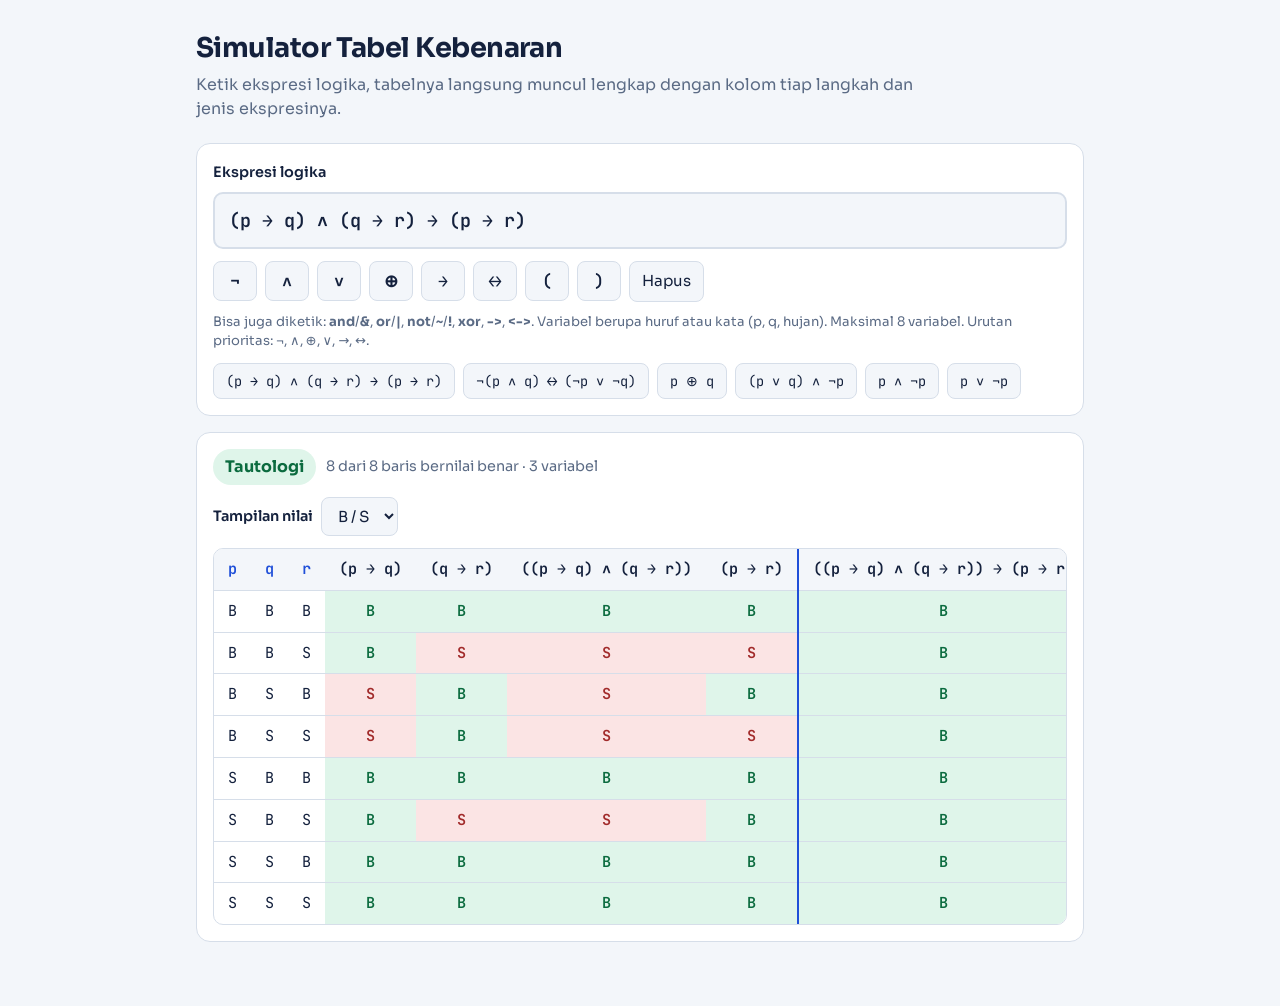
==== index.html @ dd8d9d8a "Rename Simulator Tabel Kebenaran.html to index.html" ====
<!DOCTYPE html>
<html lang="id">
<head>
<meta charset="utf-8">
<meta name="viewport" content="width=device-width, initial-scale=1, viewport-fit=cover">
<title>Simulator Tabel Kebenaran</title>
<link href="https://fonts.googleapis.com/css2?family=Sora:wght@400;600;700&family=JetBrains+Mono:wght@400;600&display=swap" rel="stylesheet">
<style>
:root{box-sizing:border-box;padding-top:env(safe-area-inset-top,0px);padding-bottom:env(safe-area-inset-bottom,0px);
--bg:#f3f6fa;--panel:#ffffff;--ink:#14213d;--muted:#5b6b85;--line:#d6dee9;--accent:#1f4fd8;--accent-ink:#fff;
--t-bg:#dff5ea;--t-ink:#0b6b3f;--f-bg:#fbe4e4;--f-ink:#a12a2a;--final:#eef3ff}
@media (prefers-color-scheme:dark){:root:not([data-theme="light"]){--bg:#0e1522;--panel:#161f31;--ink:#e6ecf7;--muted:#92a1bd;--line:#2a3750;--accent:#6c8dff;--accent-ink:#0e1522;--t-bg:#12372a;--t-ink:#6fe0a5;--f-bg:#3d1c20;--f-ink:#ff9a9a;--final:#1c2848}}
:root[data-theme="dark"]{--bg:#0e1522;--panel:#161f31;--ink:#e6ecf7;--muted:#92a1bd;--line:#2a3750;--accent:#6c8dff;--accent-ink:#0e1522;--t-bg:#12372a;--t-ink:#6fe0a5;--f-bg:#3d1c20;--f-ink:#ff9a9a;--final:#1c2848}
html{scroll-padding-top:env(safe-area-inset-top,0px)}
*,*:before,*:after{box-sizing:inherit}
body{margin:0;background:var(--bg);color:var(--ink);font-family:'Sora',system-ui,-apple-system,'Segoe UI',sans-serif;line-height:1.5}
main{max-width:920px;margin:0 auto;padding:28px 16px 48px}
h1{font-size:1.7rem;margin:0 0 4px;letter-spacing:-.02em}
.sub{color:var(--muted);margin:0 0 22px;max-width:60ch}
.panel{background:var(--panel);border:1px solid var(--line);border-radius:14px;padding:16px;margin-bottom:16px}
label{font-weight:600;font-size:.9rem}
#expr{width:100%;margin-top:8px;padding:14px;font:600 1.15rem 'JetBrains Mono',ui-monospace,Menlo,monospace;color:var(--ink);background:var(--bg);border:2px solid var(--line);border-radius:10px}
#expr:focus{outline:none;border-color:var(--accent)}
.row{display:flex;flex-wrap:wrap;gap:8px;margin-top:12px;align-items:center}
button,select{font:inherit;font-size:.95rem;color:var(--ink);background:var(--bg);border:1px solid var(--line);border-radius:8px;padding:8px 12px;cursor:pointer}
button:hover{border-color:var(--accent)}
button:focus-visible,select:focus-visible,#expr:focus-visible{outline:3px solid var(--accent);outline-offset:2px}
.op{font:600 1.05rem 'JetBrains Mono',monospace;min-width:44px}
.ex{font:400 .85rem 'JetBrains Mono',monospace}
.hint{color:var(--muted);font-size:.82rem;margin-top:10px}
#msg{color:var(--f-ink);background:var(--f-bg);padding:10px 12px;border-radius:8px;margin-bottom:16px;display:none}
#verdict{display:flex;flex-wrap:wrap;gap:10px;align-items:center;margin-bottom:12px}
.badge{font-weight:700;padding:6px 12px;border-radius:999px;background:var(--final);color:var(--accent)}
.badge.t{background:var(--t-bg);color:var(--t-ink)}.badge.f{background:var(--f-bg);color:var(--f-ink)}
.stat{color:var(--muted);font-size:.9rem}
.scroll{overflow-x:auto;border:1px solid var(--line);border-radius:10px}
table{border-collapse:collapse;width:100%;font-family:'JetBrains Mono',ui-monospace,monospace;font-size:.95rem}
th,td{padding:9px 14px;text-align:center;border-bottom:1px solid var(--line);white-space:nowrap}
th{background:var(--bg);font-weight:600;position:sticky;top:0}
th.var{color:var(--accent)}
th.fin,td.fin{border-left:2px solid var(--accent)}
td.T{background:var(--t-bg);color:var(--t-ink);font-weight:600}
td.F{background:var(--f-bg);color:var(--f-ink);font-weight:600}
td.var.T,td.var.F{background:transparent;color:var(--ink);font-weight:400}
tr:last-child td{border-bottom:none}
tr.hl td{box-shadow:inset 0 0 0 9999px rgba(31,79,216,.07)}
</style>
</head>
<body>
<main>
<h1>Simulator Tabel Kebenaran</h1>
<p class="sub">Ketik ekspresi logika, tabelnya langsung muncul lengkap dengan kolom tiap langkah dan jenis ekspresinya.</p>

<div class="panel">
  <label for="expr">Ekspresi logika</label>
  <input id="expr" type="text" value="(p → q) ∧ (q → r) → (p → r)" autocomplete="off" spellcheck="false" inputmode="text">
  <div class="row" id="ops"></div>
  <div class="hint">Bisa juga diketik: <b>and</b>/<b>&amp;</b>, <b>or</b>/<b>|</b>, <b>not</b>/<b>~</b>/<b>!</b>, <b>xor</b>, <b>-&gt;</b>, <b>&lt;-&gt;</b>. Variabel berupa huruf atau kata (p, q, hujan). Maksimal 8 variabel. Urutan prioritas: ¬, ∧, ⊕, ∨, →, ↔.</div>
  <div class="row" id="examples"></div>
</div>

<div id="msg" role="alert"></div>

<div class="panel" id="result" hidden>
  <div id="verdict"></div>
  <div class="row" style="margin:0 0 12px">
    <label for="fmt">Tampilan nilai</label>
    <select id="fmt"><option value="BS">B / S</option><option value="TF">T / F</option><option value="01">1 / 0</option></select>
  </div>
  <div class="scroll"><table id="tbl"></table></div>
</div>
</main>

<script>
(function(){
  var OPS=[['¬','¬'],['∧','∧'],['∨','∨'],['⊕','⊕'],['→','→'],['↔','↔'],['(','('],[')',')']];
  var EXAMPLES=['(p → q) ∧ (q → r) → (p → r)','¬(p ∧ q) ↔ (¬p ∨ ¬q)','p ⊕ q','(p ∨ q) ∧ ¬p','p ∧ ¬p','p ∨ ¬p'];
  var input=document.getElementById('expr'),msg=document.getElementById('msg'),res=document.getElementById('result'),
      tbl=document.getElementById('tbl'),verdict=document.getElementById('verdict'),fmt=document.getElementById('fmt');

  function tokenize(s){
    var out=[],i=0,m;
    while(i<s.length){
      var r=s.slice(i);
      if(/^\s/.test(r)){i++;continue}
      if(m=r.match(/^(<->|<=>|↔|⇔)/)) out.push({k:'iff'});
      else if(m=r.match(/^(->|=>|→|⇒)/)) out.push({k:'imp'});
      else if(m=r.match(/^(⊕|\^)/)) out.push({k:'xor'});
      else if(m=r.match(/^(∧|&&|&)/)) out.push({k:'and'});
      else if(m=r.match(/^(∨|\|\||\|)/)) out.push({k:'or'});
      else if(m=r.match(/^(¬|~|!)/)) out.push({k:'not'});
      else if(m=r.match(/^\(/)) out.push({k:'('});
      else if(m=r.match(/^\)/)) out.push({k:')'});
      else if(m=r.match(/^[A-Za-z_][A-Za-z0-9_]*/)){
        var w=m[0],lw=w.toLowerCase();
        var kw={and:'and',dan:'and',or:'or',atau:'or',not:'not',tidak:'not',xor:'xor',implies:'imp',iff:'iff'}[lw];
        out.push(kw?{k:kw}:{k:'var',n:w});
      } else throw new Error('Karakter "'+r[0]+'" tidak dikenali.');
      i+=m[0].length;
    }
    return out;
  }

  function parse(tokens){
    var p=0;
    function peek(){return tokens[p]&&tokens[p].k}
    function eat(k){if(peek()!==k)throw new Error(k===')'?'Tanda kurung belum ditutup.':'Ekspresi tidak lengkap.');return tokens[p++]}
    function left(next,kind){
      return function(){var a=next();while(peek()===kind){p++;a={t:'bin',op:kind,a:a,b:next()}}return a}
    }
    function unary(){
      if(peek()==='not'){p++;return {t:'not',a:unary()}}
      if(peek()==='('){p++;var e=iff();eat(')');return e}
      if(peek()==='var'){return {t:'var',n:tokens[p++].n}}
      throw new Error(p>=tokens.length?'Ekspresi berakhir terlalu cepat, ada operand yang kurang.':'Posisi operator tidak tepat.');
    }
    var and=left(unary,'and'),xor=left(and,'xor'),or=left(xor,'or');
    function imp(){var a=or();if(peek()==='imp'){p++;return {t:'bin',op:'imp',a:a,b:imp()}}return a}
    var iff=left(imp,'iff');
    var tree=iff();
    if(p<tokens.length) throw new Error(peek()===')'?'Ada tanda kurung tutup yang berlebih.':'Operator hilang di antara dua operand.');
    return tree;
  }

  var SYM={and:'∧',or:'∨',xor:'⊕',imp:'→',iff:'↔'};
  function str(n,top){
    if(n.t==='var')return n.n;
    if(n.t==='not')return '¬'+str(n.a,false);
    var s=str(n.a,false)+' '+SYM[n.op]+' '+str(n.b,false);
    return top?s:'('+s+')';
  }
  function ev(n,env){
    if(n.t==='var')return env[n.n];
    if(n.t==='not')return !ev(n.a,env);
    var a=ev(n.a,env),b=ev(n.b,env);
    switch(n.op){case 'and':return a&&b;case 'or':return a||b;case 'xor':return a!==b;case 'imp':return !a||b;case 'iff':return a===b}
  }
  function collect(n,vars,subs,seen){
    if(n.t==='var'){if(vars.indexOf(n.n)<0)vars.push(n.n);return}
    collect(n.a,vars,subs,seen);if(n.b)collect(n.b,vars,subs,seen);
    var k=str(n,false);if(!seen[k]){seen[k]=1;subs.push(n)}
  }
  function show(v){var f=fmt.value;return f==='01'?(v?'1':'0'):f==='TF'?(v?'T':'F'):(v?'B':'S')}

  function render(){
    var src=input.value.trim();
    msg.style.display='none';
    if(!src){res.hidden=true;return}
    try{
      var tree=parse(tokenize(src)),vars=[],subs=[],seen={};
      collect(tree,vars,subs,seen);
      if(tree.t==='var'){subs=[tree]}
      if(vars.length>8)throw new Error('Maksimal 8 variabel (lebih dari itu tabel terlalu besar).');
      vars.sort();
      var n=vars.length,rows=1<<n,html='<thead><tr>',trues=0,cols=subs.length;
      vars.forEach(function(v){html+='<th class="var">'+v+'</th>'});
      subs.forEach(function(s,i){html+='<th'+(i===cols-1?' class="fin"':'')+'>'+str(s,i===cols-1)+'</th>'});
      html+='</tr></thead><tbody>';
      for(var r=0;r<rows;r++){
        var env={};
        vars.forEach(function(v,i){env[v]=!((r>>(n-1-i))&1)});
        html+='<tr>';
        vars.forEach(function(v){html+='<td class="var '+(env[v]?'T':'F')+'">'+show(env[v])+'</td>'});
        subs.forEach(function(s,i){var val=ev(s,env);if(i===cols-1&&val)trues++;
          html+='<td class="'+(val?'T':'F')+(i===cols-1?' fin':'')+'">'+show(val)+'</td>'});
        html+='</tr>';
      }
      tbl.innerHTML=html+'</tbody>';
      var kind=trues===rows?['Tautologi','t']:trues===0?['Kontradiksi','f']:['Kontingensi',''];
      verdict.innerHTML='<span class="badge '+kind[1]+'">'+kind[0]+'</span><span class="stat">'+trues+' dari '+rows+' baris bernilai benar · '+n+' variabel</span>';
      res.hidden=false;
    }catch(e){
      msg.textContent=e.message;msg.style.display='block';res.hidden=true;
    }
  }

  function insert(t){
    var s=input.selectionStart==null?input.value.length:input.selectionStart,e=input.selectionEnd==null?s:input.selectionEnd;
    input.value=input.value.slice(0,s)+t+input.value.slice(e);
    input.focus();input.setSelectionRange(s+t.length,s+t.length);render();
  }
  var opsBox=document.getElementById('ops');
  OPS.forEach(function(o){var b=document.createElement('button');b.className='op';b.textContent=o[0];b.type='button';
    b.setAttribute('aria-label','Sisipkan '+o[0]);b.onclick=function(){insert(o[1])};opsBox.appendChild(b)});
  var clr=document.createElement('button');clr.textContent='Hapus';clr.type='button';
  clr.onclick=function(){input.value='';input.focus();render()};opsBox.appendChild(clr);
  var exBox=document.getElementById('examples');
  EXAMPLES.forEach(function(x){var b=document.createElement('button');b.className='ex';b.type='button';b.textContent=x;
    b.onclick=function(){input.value=x;render()};exBox.appendChild(b)});
  input.addEventListener('input',render);fmt.addEventListener('change',render);
  render();
})();
</script>
</body>
</html>
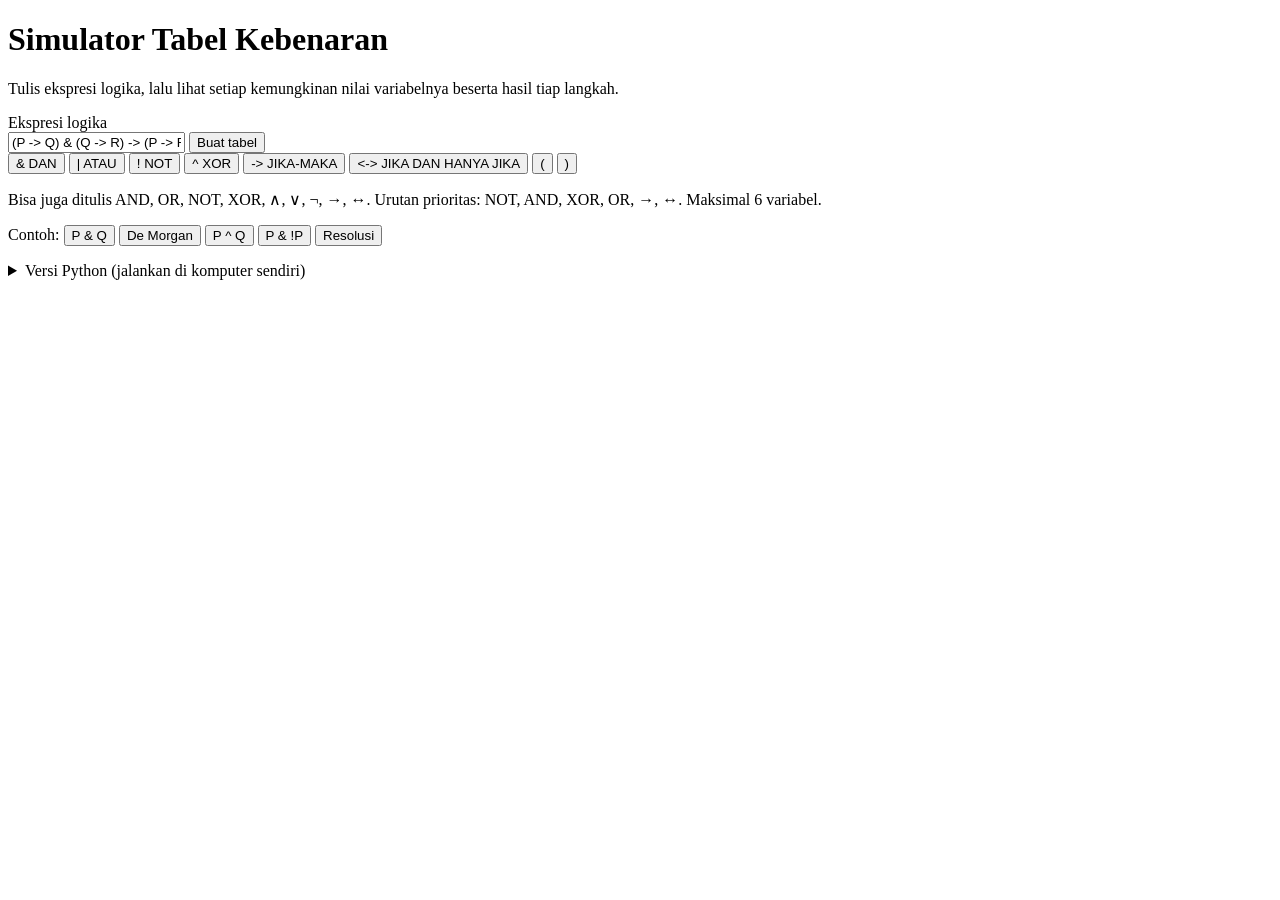
==== commit 2d7d3a16: "Add files via upload" ====
--- a/index.html
+++ b/index.html
@@ -4,192 +4,67 @@
 <meta charset="utf-8">
 <meta name="viewport" content="width=device-width, initial-scale=1, viewport-fit=cover">
 <title>Simulator Tabel Kebenaran</title>
-<link href="https://fonts.googleapis.com/css2?family=Sora:wght@400;600;700&family=JetBrains+Mono:wght@400;600&display=swap" rel="stylesheet">
-<style>
-:root{box-sizing:border-box;padding-top:env(safe-area-inset-top,0px);padding-bottom:env(safe-area-inset-bottom,0px);
---bg:#f3f6fa;--panel:#ffffff;--ink:#14213d;--muted:#5b6b85;--line:#d6dee9;--accent:#1f4fd8;--accent-ink:#fff;
---t-bg:#dff5ea;--t-ink:#0b6b3f;--f-bg:#fbe4e4;--f-ink:#a12a2a;--final:#eef3ff}
-@media (prefers-color-scheme:dark){:root:not([data-theme="light"]){--bg:#0e1522;--panel:#161f31;--ink:#e6ecf7;--muted:#92a1bd;--line:#2a3750;--accent:#6c8dff;--accent-ink:#0e1522;--t-bg:#12372a;--t-ink:#6fe0a5;--f-bg:#3d1c20;--f-ink:#ff9a9a;--final:#1c2848}}
-:root[data-theme="dark"]{--bg:#0e1522;--panel:#161f31;--ink:#e6ecf7;--muted:#92a1bd;--line:#2a3750;--accent:#6c8dff;--accent-ink:#0e1522;--t-bg:#12372a;--t-ink:#6fe0a5;--f-bg:#3d1c20;--f-ink:#ff9a9a;--final:#1c2848}
-html{scroll-padding-top:env(safe-area-inset-top,0px)}
-*,*:before,*:after{box-sizing:inherit}
-body{margin:0;background:var(--bg);color:var(--ink);font-family:'Sora',system-ui,-apple-system,'Segoe UI',sans-serif;line-height:1.5}
-main{max-width:920px;margin:0 auto;padding:28px 16px 48px}
-h1{font-size:1.7rem;margin:0 0 4px;letter-spacing:-.02em}
-.sub{color:var(--muted);margin:0 0 22px;max-width:60ch}
-.panel{background:var(--panel);border:1px solid var(--line);border-radius:14px;padding:16px;margin-bottom:16px}
-label{font-weight:600;font-size:.9rem}
-#expr{width:100%;margin-top:8px;padding:14px;font:600 1.15rem 'JetBrains Mono',ui-monospace,Menlo,monospace;color:var(--ink);background:var(--bg);border:2px solid var(--line);border-radius:10px}
-#expr:focus{outline:none;border-color:var(--accent)}
-.row{display:flex;flex-wrap:wrap;gap:8px;margin-top:12px;align-items:center}
-button,select{font:inherit;font-size:.95rem;color:var(--ink);background:var(--bg);border:1px solid var(--line);border-radius:8px;padding:8px 12px;cursor:pointer}
-button:hover{border-color:var(--accent)}
-button:focus-visible,select:focus-visible,#expr:focus-visible{outline:3px solid var(--accent);outline-offset:2px}
-.op{font:600 1.05rem 'JetBrains Mono',monospace;min-width:44px}
-.ex{font:400 .85rem 'JetBrains Mono',monospace}
-.hint{color:var(--muted);font-size:.82rem;margin-top:10px}
-#msg{color:var(--f-ink);background:var(--f-bg);padding:10px 12px;border-radius:8px;margin-bottom:16px;display:none}
-#verdict{display:flex;flex-wrap:wrap;gap:10px;align-items:center;margin-bottom:12px}
-.badge{font-weight:700;padding:6px 12px;border-radius:999px;background:var(--final);color:var(--accent)}
-.badge.t{background:var(--t-bg);color:var(--t-ink)}.badge.f{background:var(--f-bg);color:var(--f-ink)}
-.stat{color:var(--muted);font-size:.9rem}
-.scroll{overflow-x:auto;border:1px solid var(--line);border-radius:10px}
-table{border-collapse:collapse;width:100%;font-family:'JetBrains Mono',ui-monospace,monospace;font-size:.95rem}
-th,td{padding:9px 14px;text-align:center;border-bottom:1px solid var(--line);white-space:nowrap}
-th{background:var(--bg);font-weight:600;position:sticky;top:0}
-th.var{color:var(--accent)}
-th.fin,td.fin{border-left:2px solid var(--accent)}
-td.T{background:var(--t-bg);color:var(--t-ink);font-weight:600}
-td.F{background:var(--f-bg);color:var(--f-ink);font-weight:600}
-td.var.T,td.var.F{background:transparent;color:var(--ink);font-weight:400}
-tr:last-child td{border-bottom:none}
-tr.hl td{box-shadow:inset 0 0 0 9999px rgba(31,79,216,.07)}
-</style>
+<link rel="stylesheet" href="https://fonts.googleapis.com/css2?family=Space+Grotesk:wght@400;600;700&family=JetBrains+Mono:wght@500;700&display=swap">
+<link rel="stylesheet" href="style.css">
 </head>
 <body>
 <main>
-<h1>Simulator Tabel Kebenaran</h1>
-<p class="sub">Ketik ekspresi logika, tabelnya langsung muncul lengkap dengan kolom tiap langkah dan jenis ekspresinya.</p>
+  <h1>Simulator Tabel Kebenaran</h1>
+  <p class="sub">Tulis ekspresi logika, lalu lihat setiap kemungkinan nilai variabelnya beserta hasil tiap langkah.</p>
 
-<div class="panel">
-  <label for="expr">Ekspresi logika</label>
-  <input id="expr" type="text" value="(p → q) ∧ (q → r) → (p → r)" autocomplete="off" spellcheck="false" inputmode="text">
-  <div class="row" id="ops"></div>
-  <div class="hint">Bisa juga diketik: <b>and</b>/<b>&amp;</b>, <b>or</b>/<b>|</b>, <b>not</b>/<b>~</b>/<b>!</b>, <b>xor</b>, <b>-&gt;</b>, <b>&lt;-&gt;</b>. Variabel berupa huruf atau kata (p, q, hujan). Maksimal 8 variabel. Urutan prioritas: ¬, ∧, ⊕, ∨, →, ↔.</div>
-  <div class="row" id="examples"></div>
-</div>
+  <section class="panel" aria-label="Input ekspresi">
+    <label class="field" for="expr">Ekspresi logika</label>
+    <div class="row">
+      <input id="expr" type="text" value="(P -> Q) & (Q -> R) -> (P -> R)" autocomplete="off" spellcheck="false" aria-describedby="hint">
+      <button id="go" type="button">Buat tabel</button>
+    </div>
+    <div class="ops" role="group" aria-label="Sisipkan operator">
+      <button type="button" data-ins="&">&amp; DAN</button>
+      <button type="button" data-ins="|">| ATAU</button>
+      <button type="button" data-ins="!">! NOT</button>
+      <button type="button" data-ins="^">^ XOR</button>
+      <button type="button" data-ins="->">-&gt; JIKA-MAKA</button>
+      <button type="button" data-ins="<->">&lt;-&gt; JIKA DAN HANYA JIKA</button>
+      <button type="button" data-ins="(">(</button>
+      <button type="button" data-ins=")">)</button>
+    </div>
+    <p class="hint" id="hint">Bisa juga ditulis AND, OR, NOT, XOR, ∧, ∨, ¬, →, ↔. Urutan prioritas: NOT, AND, XOR, OR, →, ↔. Maksimal 6 variabel.</p>
+    <div class="examples">
+      <span>Contoh:</span>
+      <button type="button" data-ex="P & Q">P &amp; Q</button>
+      <button type="button" data-ex="!(P & Q) <-> (!P | !Q)">De Morgan</button>
+      <button type="button" data-ex="P ^ Q">P ^ Q</button>
+      <button type="button" data-ex="P & !P">P &amp; !P</button>
+      <button type="button" data-ex="(P | Q) & (!P | R) -> (Q | R)">Resolusi</button>
+    </div>
+    <div class="error" id="err" role="alert" hidden></div>
+  </section>
 
-<div id="msg" role="alert"></div>
+  <div class="controls" id="controls" hidden>
+    <div class="grp" role="group" aria-label="Format nilai">
+      <button type="button" id="fmtTF" aria-pressed="true">T / F</button>
+      <button type="button" id="fmt01" aria-pressed="false">1 / 0</button>
+    </div>
+    <div class="grp" role="group" aria-label="Saring baris">
+      <button type="button" data-filter="all" aria-pressed="true">Semua</button>
+      <button type="button" data-filter="t" aria-pressed="false">Hanya benar</button>
+      <button type="button" data-filter="f" aria-pressed="false">Hanya salah</button>
+    </div>
+    <button type="button" id="steps" aria-pressed="true">Tampilkan langkah</button>
+    <button type="button" id="theme" aria-pressed="false">Mode gelap</button>
+    <div class="verdict" id="verdict"></div>
+  </div>
 
-<div class="panel" id="result" hidden>
-  <div id="verdict"></div>
-  <div class="row" style="margin:0 0 12px">
-    <label for="fmt">Tampilan nilai</label>
-    <select id="fmt"><option value="BS">B / S</option><option value="TF">T / F</option><option value="01">1 / 0</option></select>
-  </div>
-  <div class="scroll"><table id="tbl"></table></div>
-</div>
+  <div class="tablewrap" id="tablewrap" hidden><table id="tbl"></table></div>
+  <p class="count" id="count"></p>
+
+  <details class="pycode">
+    <summary>Versi Python (jalankan di komputer sendiri)</summary>
+    <pre>python tabel_kebenaran.py "(P -> Q) & (Q -> R) -> (P -> R)"
+python tabel_kebenaran.py            # mode interaktif</pre>
+  </details>
 </main>
 
-<script>
-(function(){
-  var OPS=[['¬','¬'],['∧','∧'],['∨','∨'],['⊕','⊕'],['→','→'],['↔','↔'],['(','('],[')',')']];
-  var EXAMPLES=['(p → q) ∧ (q → r) → (p → r)','¬(p ∧ q) ↔ (¬p ∨ ¬q)','p ⊕ q','(p ∨ q) ∧ ¬p','p ∧ ¬p','p ∨ ¬p'];
-  var input=document.getElementById('expr'),msg=document.getElementById('msg'),res=document.getElementById('result'),
-      tbl=document.getElementById('tbl'),verdict=document.getElementById('verdict'),fmt=document.getElementById('fmt');
-
-  function tokenize(s){
-    var out=[],i=0,m;
-    while(i<s.length){
-      var r=s.slice(i);
-      if(/^\s/.test(r)){i++;continue}
-      if(m=r.match(/^(<->|<=>|↔|⇔)/)) out.push({k:'iff'});
-      else if(m=r.match(/^(->|=>|→|⇒)/)) out.push({k:'imp'});
-      else if(m=r.match(/^(⊕|\^)/)) out.push({k:'xor'});
-      else if(m=r.match(/^(∧|&&|&)/)) out.push({k:'and'});
-      else if(m=r.match(/^(∨|\|\||\|)/)) out.push({k:'or'});
-      else if(m=r.match(/^(¬|~|!)/)) out.push({k:'not'});
-      else if(m=r.match(/^\(/)) out.push({k:'('});
-      else if(m=r.match(/^\)/)) out.push({k:')'});
-      else if(m=r.match(/^[A-Za-z_][A-Za-z0-9_]*/)){
-        var w=m[0],lw=w.toLowerCase();
-        var kw={and:'and',dan:'and',or:'or',atau:'or',not:'not',tidak:'not',xor:'xor',implies:'imp',iff:'iff'}[lw];
-        out.push(kw?{k:kw}:{k:'var',n:w});
-      } else throw new Error('Karakter "'+r[0]+'" tidak dikenali.');
-      i+=m[0].length;
-    }
-    return out;
-  }
-
-  function parse(tokens){
-    var p=0;
-    function peek(){return tokens[p]&&tokens[p].k}
-    function eat(k){if(peek()!==k)throw new Error(k===')'?'Tanda kurung belum ditutup.':'Ekspresi tidak lengkap.');return tokens[p++]}
-    function left(next,kind){
-      return function(){var a=next();while(peek()===kind){p++;a={t:'bin',op:kind,a:a,b:next()}}return a}
-    }
-    function unary(){
-      if(peek()==='not'){p++;return {t:'not',a:unary()}}
-      if(peek()==='('){p++;var e=iff();eat(')');return e}
-      if(peek()==='var'){return {t:'var',n:tokens[p++].n}}
-      throw new Error(p>=tokens.length?'Ekspresi berakhir terlalu cepat, ada operand yang kurang.':'Posisi operator tidak tepat.');
-    }
-    var and=left(unary,'and'),xor=left(and,'xor'),or=left(xor,'or');
-    function imp(){var a=or();if(peek()==='imp'){p++;return {t:'bin',op:'imp',a:a,b:imp()}}return a}
-    var iff=left(imp,'iff');
-    var tree=iff();
-    if(p<tokens.length) throw new Error(peek()===')'?'Ada tanda kurung tutup yang berlebih.':'Operator hilang di antara dua operand.');
-    return tree;
-  }
-
-  var SYM={and:'∧',or:'∨',xor:'⊕',imp:'→',iff:'↔'};
-  function str(n,top){
-    if(n.t==='var')return n.n;
-    if(n.t==='not')return '¬'+str(n.a,false);
-    var s=str(n.a,false)+' '+SYM[n.op]+' '+str(n.b,false);
-    return top?s:'('+s+')';
-  }
-  function ev(n,env){
-    if(n.t==='var')return env[n.n];
-    if(n.t==='not')return !ev(n.a,env);
-    var a=ev(n.a,env),b=ev(n.b,env);
-    switch(n.op){case 'and':return a&&b;case 'or':return a||b;case 'xor':return a!==b;case 'imp':return !a||b;case 'iff':return a===b}
-  }
-  function collect(n,vars,subs,seen){
-    if(n.t==='var'){if(vars.indexOf(n.n)<0)vars.push(n.n);return}
-    collect(n.a,vars,subs,seen);if(n.b)collect(n.b,vars,subs,seen);
-    var k=str(n,false);if(!seen[k]){seen[k]=1;subs.push(n)}
-  }
-  function show(v){var f=fmt.value;return f==='01'?(v?'1':'0'):f==='TF'?(v?'T':'F'):(v?'B':'S')}
-
-  function render(){
-    var src=input.value.trim();
-    msg.style.display='none';
-    if(!src){res.hidden=true;return}
-    try{
-      var tree=parse(tokenize(src)),vars=[],subs=[],seen={};
-      collect(tree,vars,subs,seen);
-      if(tree.t==='var'){subs=[tree]}
-      if(vars.length>8)throw new Error('Maksimal 8 variabel (lebih dari itu tabel terlalu besar).');
-      vars.sort();
-      var n=vars.length,rows=1<<n,html='<thead><tr>',trues=0,cols=subs.length;
-      vars.forEach(function(v){html+='<th class="var">'+v+'</th>'});
-      subs.forEach(function(s,i){html+='<th'+(i===cols-1?' class="fin"':'')+'>'+str(s,i===cols-1)+'</th>'});
-      html+='</tr></thead><tbody>';
-      for(var r=0;r<rows;r++){
-        var env={};
-        vars.forEach(function(v,i){env[v]=!((r>>(n-1-i))&1)});
-        html+='<tr>';
-        vars.forEach(function(v){html+='<td class="var '+(env[v]?'T':'F')+'">'+show(env[v])+'</td>'});
-        subs.forEach(function(s,i){var val=ev(s,env);if(i===cols-1&&val)trues++;
-          html+='<td class="'+(val?'T':'F')+(i===cols-1?' fin':'')+'">'+show(val)+'</td>'});
-        html+='</tr>';
-      }
-      tbl.innerHTML=html+'</tbody>';
-      var kind=trues===rows?['Tautologi','t']:trues===0?['Kontradiksi','f']:['Kontingensi',''];
-      verdict.innerHTML='<span class="badge '+kind[1]+'">'+kind[0]+'</span><span class="stat">'+trues+' dari '+rows+' baris bernilai benar · '+n+' variabel</span>';
-      res.hidden=false;
-    }catch(e){
-      msg.textContent=e.message;msg.style.display='block';res.hidden=true;
-    }
-  }
-
-  function insert(t){
-    var s=input.selectionStart==null?input.value.length:input.selectionStart,e=input.selectionEnd==null?s:input.selectionEnd;
-    input.value=input.value.slice(0,s)+t+input.value.slice(e);
-    input.focus();input.setSelectionRange(s+t.length,s+t.length);render();
-  }
-  var opsBox=document.getElementById('ops');
-  OPS.forEach(function(o){var b=document.createElement('button');b.className='op';b.textContent=o[0];b.type='button';
-    b.setAttribute('aria-label','Sisipkan '+o[0]);b.onclick=function(){insert(o[1])};opsBox.appendChild(b)});
-  var clr=document.createElement('button');clr.textContent='Hapus';clr.type='button';
-  clr.onclick=function(){input.value='';input.focus();render()};opsBox.appendChild(clr);
-  var exBox=document.getElementById('examples');
-  EXAMPLES.forEach(function(x){var b=document.createElement('button');b.className='ex';b.type='button';b.textContent=x;
-    b.onclick=function(){input.value=x;render()};exBox.appendChild(b)});
-  input.addEventListener('input',render);fmt.addEventListener('change',render);
-  render();
-})();
-</script>
+<script src="script.js"></script>
 </body>
 </html>
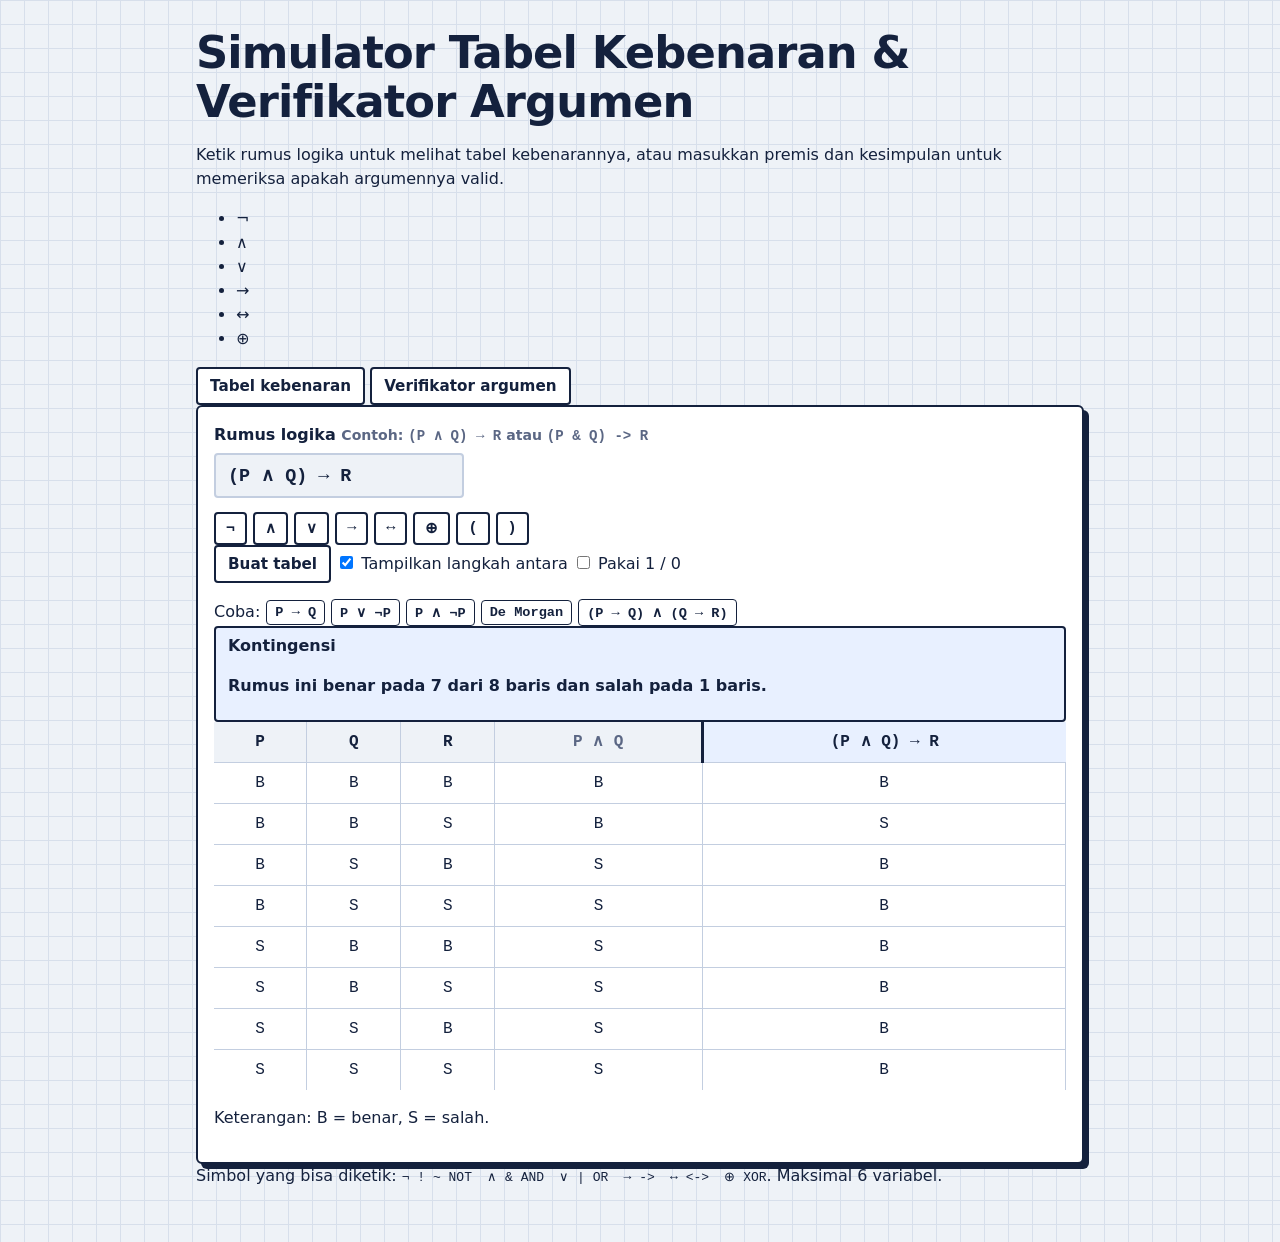
==== commit 35aa4a0b: "Add files via upload" ====
--- a/index.html
+++ b/index.html
@@ -1,70 +1,113 @@
 <!DOCTYPE html>
 <html lang="id">
 <head>
-<meta charset="utf-8">
-<meta name="viewport" content="width=device-width, initial-scale=1, viewport-fit=cover">
-<title>Simulator Tabel Kebenaran</title>
-<link rel="stylesheet" href="https://fonts.googleapis.com/css2?family=Space+Grotesk:wght@400;600;700&family=JetBrains+Mono:wght@500;700&display=swap">
-<link rel="stylesheet" href="style.css">
+  <meta charset="UTF-8">
+  <meta name="viewport" content="width=device-width, initial-scale=1">
+  <title>Simulator Tabel Kebenaran & Verifikator Argumen</title>
+  <meta name="description" content="Buat tabel kebenaran dan periksa validitas argumen logika proposisional.">
+  <link rel="preconnect" href="https://fonts.googleapis.com">
+  <link rel="preconnect" href="https://fonts.gstatic.com" crossorigin>
+  <link href="https://fonts.googleapis.com/css2?family=IBM+Plex+Mono:wght@400;600&family=IBM+Plex+Sans:wght@400;500;600&display=swap" rel="stylesheet">
+  <link rel="stylesheet" href="style.css">
 </head>
 <body>
-<main>
-  <h1>Simulator Tabel Kebenaran</h1>
-  <p class="sub">Tulis ekspresi logika, lalu lihat setiap kemungkinan nilai variabelnya beserta hasil tiap langkah.</p>
+  <main class="wrap">
 
-  <section class="panel" aria-label="Input ekspresi">
-    <label class="field" for="expr">Ekspresi logika</label>
-    <div class="row">
-      <input id="expr" type="text" value="(P -> Q) & (Q -> R) -> (P -> R)" autocomplete="off" spellcheck="false" aria-describedby="hint">
-      <button id="go" type="button">Buat tabel</button>
+    <header class="masthead">
+      <h1>Simulator Tabel Kebenaran &amp; Verifikator Argumen</h1>
+      <p>Ketik rumus logika untuk melihat tabel kebenarannya, atau masukkan premis dan kesimpulan untuk memeriksa apakah argumennya valid.</p>
+      <ul class="glyphs" aria-hidden="true">
+        <li>¬</li><li>∧</li><li>∨</li><li>→</li><li>↔</li><li>⊕</li>
+      </ul>
+    </header>
+
+    <div class="tabs" role="tablist" aria-label="Pilih alat">
+      <button class="tab" role="tab" id="tab-table" aria-controls="panel-table" aria-selected="true">Tabel kebenaran</button>
+      <button class="tab" role="tab" id="tab-arg" aria-controls="panel-arg" aria-selected="false">Verifikator argumen</button>
     </div>
-    <div class="ops" role="group" aria-label="Sisipkan operator">
-      <button type="button" data-ins="&">&amp; DAN</button>
-      <button type="button" data-ins="|">| ATAU</button>
-      <button type="button" data-ins="!">! NOT</button>
-      <button type="button" data-ins="^">^ XOR</button>
-      <button type="button" data-ins="->">-&gt; JIKA-MAKA</button>
-      <button type="button" data-ins="<->">&lt;-&gt; JIKA DAN HANYA JIKA</button>
-      <button type="button" data-ins="(">(</button>
-      <button type="button" data-ins=")">)</button>
-    </div>
-    <p class="hint" id="hint">Bisa juga ditulis AND, OR, NOT, XOR, ∧, ∨, ¬, →, ↔. Urutan prioritas: NOT, AND, XOR, OR, →, ↔. Maksimal 6 variabel.</p>
-    <div class="examples">
-      <span>Contoh:</span>
-      <button type="button" data-ex="P & Q">P &amp; Q</button>
-      <button type="button" data-ex="!(P & Q) <-> (!P | !Q)">De Morgan</button>
-      <button type="button" data-ex="P ^ Q">P ^ Q</button>
-      <button type="button" data-ex="P & !P">P &amp; !P</button>
-      <button type="button" data-ex="(P | Q) & (!P | R) -> (Q | R)">Resolusi</button>
-    </div>
-    <div class="error" id="err" role="alert" hidden></div>
-  </section>
 
-  <div class="controls" id="controls" hidden>
-    <div class="grp" role="group" aria-label="Format nilai">
-      <button type="button" id="fmtTF" aria-pressed="true">T / F</button>
-      <button type="button" id="fmt01" aria-pressed="false">1 / 0</button>
-    </div>
-    <div class="grp" role="group" aria-label="Saring baris">
-      <button type="button" data-filter="all" aria-pressed="true">Semua</button>
-      <button type="button" data-filter="t" aria-pressed="false">Hanya benar</button>
-      <button type="button" data-filter="f" aria-pressed="false">Hanya salah</button>
-    </div>
-    <button type="button" id="steps" aria-pressed="true">Tampilkan langkah</button>
-    <button type="button" id="theme" aria-pressed="false">Mode gelap</button>
-    <div class="verdict" id="verdict"></div>
-  </div>
+    <!-- ========== PANEL 1: TABEL KEBENARAN ========== -->
+    <section class="panel" id="panel-table" role="tabpanel" aria-labelledby="tab-table">
+      <label class="field" for="formula">
+        Rumus logika
+        <span class="hint">Contoh: <code>(P ∧ Q) → R</code> atau <code>(P &amp; Q) -&gt; R</code></span>
+      </label>
+      <input type="text" id="formula" value="(P ∧ Q) → R" autocomplete="off" spellcheck="false">
 
-  <div class="tablewrap" id="tablewrap" hidden><table id="tbl"></table></div>
-  <p class="count" id="count"></p>
+      <div class="ops" data-target="formula" aria-label="Sisipkan simbol">
+        <button type="button" class="op" data-ins="¬" title="NOT (negasi)">¬</button>
+        <button type="button" class="op" data-ins=" ∧ " title="AND (konjungsi)">∧</button>
+        <button type="button" class="op" data-ins=" ∨ " title="OR (disjungsi)">∨</button>
+        <button type="button" class="op" data-ins=" → " title="Implikasi">→</button>
+        <button type="button" class="op" data-ins=" ↔ " title="Bikondisional">↔</button>
+        <button type="button" class="op" data-ins=" ⊕ " title="XOR">⊕</button>
+        <button type="button" class="op" data-ins="(" title="Kurung buka">(</button>
+        <button type="button" class="op" data-ins=")" title="Kurung tutup">)</button>
+      </div>
 
-  <details class="pycode">
-    <summary>Versi Python (jalankan di komputer sendiri)</summary>
-    <pre>python tabel_kebenaran.py "(P -> Q) & (Q -> R) -> (P -> R)"
-python tabel_kebenaran.py            # mode interaktif</pre>
-  </details>
-</main>
+      <div class="actions">
+        <button type="button" class="btn" id="btn-table">Buat tabel</button>
+        <label class="check"><input type="checkbox" id="steps-table" checked> Tampilkan langkah antara</label>
+        <label class="check"><input type="checkbox" id="bin-table"> Pakai 1 / 0</label>
+      </div>
 
-<script src="script.js"></script>
+      <div class="examples">
+        Coba:
+        <button type="button" class="chip" data-formula="P → Q">P → Q</button>
+        <button type="button" class="chip" data-formula="P ∨ ¬P">P ∨ ¬P</button>
+        <button type="button" class="chip" data-formula="P ∧ ¬P">P ∧ ¬P</button>
+        <button type="button" class="chip" data-formula="¬(P ∧ Q) ↔ (¬P ∨ ¬Q)">De Morgan</button>
+        <button type="button" class="chip" data-formula="(P → Q) ∧ (Q → R)">(P → Q) ∧ (Q → R)</button>
+      </div>
+
+      <div class="result" id="result-table" aria-live="polite"></div>
+    </section>
+
+    <!-- ========== PANEL 2: VERIFIKATOR ARGUMEN ========== -->
+    <section class="panel" id="panel-arg" role="tabpanel" aria-labelledby="tab-arg" hidden>
+      <label class="field" for="premises">
+        Premis
+        <span class="hint">Satu premis per baris.</span>
+      </label>
+      <textarea id="premises" spellcheck="false">P → Q
+P</textarea>
+
+      <label class="field" for="conclusion" style="margin-top:1rem">Kesimpulan</label>
+      <input type="text" id="conclusion" value="Q" autocomplete="off" spellcheck="false">
+
+      <div class="ops" data-target="premises" aria-label="Sisipkan simbol">
+        <button type="button" class="op" data-ins="¬">¬</button>
+        <button type="button" class="op" data-ins=" ∧ ">∧</button>
+        <button type="button" class="op" data-ins=" ∨ ">∨</button>
+        <button type="button" class="op" data-ins=" → ">→</button>
+        <button type="button" class="op" data-ins=" ↔ ">↔</button>
+        <button type="button" class="op" data-ins=" ⊕ ">⊕</button>
+        <button type="button" class="op" data-ins="(">(</button>
+        <button type="button" class="op" data-ins=")">)</button>
+      </div>
+
+      <div class="actions">
+        <button type="button" class="btn" id="btn-arg">Periksa argumen</button>
+        <label class="check"><input type="checkbox" id="bin-arg"> Pakai 1 / 0</label>
+      </div>
+
+      <div class="examples">
+        Contoh:
+        <button type="button" class="chip" data-prem="P → Q&#10;P" data-conc="Q">Modus ponens</button>
+        <button type="button" class="chip" data-prem="P → Q&#10;¬Q" data-conc="¬P">Modus tollens</button>
+        <button type="button" class="chip" data-prem="P → Q&#10;Q → R" data-conc="P → R">Silogisme hipotetis</button>
+        <button type="button" class="chip" data-prem="P ∨ Q&#10;¬P" data-conc="Q">Silogisme disjungtif</button>
+        <button type="button" class="chip" data-prem="P → Q&#10;Q" data-conc="P">Kekeliruan: menegaskan konsekuen</button>
+      </div>
+
+      <div class="result" id="result-arg" aria-live="polite"></div>
+    </section>
+
+    <footer class="footer">
+      Simbol yang bisa diketik: <code>¬ ! ~ NOT</code> &nbsp; <code>∧ &amp; AND</code> &nbsp; <code>∨ | OR</code> &nbsp; <code>→ -&gt;</code> &nbsp; <code>↔ &lt;-&gt;</code> &nbsp; <code>⊕ XOR</code>. Maksimal 6 variabel.
+    </footer>
+  </main>
+
+  <script src="script.js"></script>
 </body>
 </html>
--- a/style.css
+++ b/style.css
@@ -0,0 +1,76 @@
+:root{
+  box-sizing:border-box;
+  padding-top:env(safe-area-inset-top,0px);
+  padding-bottom:env(safe-area-inset-bottom,0px);
+  --bg:#eef2f7; --grid:#d7dfeb; --ink:#14213d; --muted:#5b6784; --panel:#ffffff;
+  --line:#c3cee0; --true-bg:#14213d; --true-fg:#ffffff; --false-bg:#ffffff; --false-fg:#14213d;
+  --accent:#2f6fed; --err:#b3261e; --res:#e8f0ff;
+}
+@media (prefers-color-scheme:dark){
+  :root:not([data-theme="light"]){
+    --bg:#0f1626; --grid:#1a2338; --ink:#e6ecfa; --muted:#93a0bf; --panel:#161f33;
+    --line:#2b3857; --true-bg:#6ea1ff; --true-fg:#0f1626; --false-bg:#161f33; --false-fg:#e6ecfa;
+    --accent:#6ea1ff; --err:#ff8a80; --res:#1b2a4a;
+  }
+}
+:root[data-theme="dark"]{
+  --bg:#0f1626; --grid:#1a2338; --ink:#e6ecfa; --muted:#93a0bf; --panel:#161f33;
+  --line:#2b3857; --true-bg:#6ea1ff; --true-fg:#0f1626; --false-bg:#161f33; --false-fg:#e6ecfa;
+  --accent:#6ea1ff; --err:#ff8a80; --res:#1b2a4a;
+}
+html{scroll-padding-top:env(safe-area-inset-top,0px);}
+*,*::before,*::after{box-sizing:inherit}
+body{
+  margin:0; color:var(--ink); background-color:var(--bg);
+  background-image:linear-gradient(var(--grid) 1px,transparent 1px),linear-gradient(90deg,var(--grid) 1px,transparent 1px);
+  background-size:24px 24px;
+  font-family:"Space Grotesk",system-ui,-apple-system,"Segoe UI",sans-serif; line-height:1.5;
+}
+main{max-width:920px; margin:0 auto; padding:28px 16px 56px;}
+h1{font-size:clamp(1.8rem,5vw,2.8rem); line-height:1.1; margin:0 0 6px; letter-spacing:-.02em;}
+.sub{color:var(--muted); margin:0 0 22px; max-width:60ch;}
+.panel{background:var(--panel); border:2px solid var(--ink); border-radius:6px; padding:16px; box-shadow:5px 5px 0 var(--ink);}
+label.field{display:block; font-weight:600; margin-bottom:6px;}
+.row{display:flex; gap:8px; flex-wrap:wrap;}
+input[type=text]{
+  flex:1 1 260px; min-width:0; font:700 1.15rem "JetBrains Mono",ui-monospace,Menlo,monospace;
+  padding:10px 12px; color:var(--ink); background:var(--bg); border:2px solid var(--line); border-radius:4px;
+}
+input[type=text]:focus-visible,button:focus-visible{outline:3px solid var(--accent); outline-offset:2px;}
+button{
+  font:600 .95rem "Space Grotesk",system-ui,sans-serif; color:var(--ink); background:var(--panel);
+  border:2px solid var(--ink); border-radius:4px; padding:8px 12px; cursor:pointer;
+}
+button:hover{background:var(--res)}
+button[aria-pressed="true"]{background:var(--ink); color:var(--panel);}
+.ops{margin:14px 0 0; display:flex; gap:6px; flex-wrap:wrap;}
+.ops button{font-family:"JetBrains Mono",ui-monospace,monospace; padding:5px 10px; font-size:.95rem;}
+.hint{color:var(--muted); font-size:.88rem; margin:10px 0 0;}
+.examples{margin:16px 0 0; display:flex; gap:6px; flex-wrap:wrap; align-items:center;}
+.examples span{color:var(--muted); font-size:.9rem; margin-right:4px;}
+.examples button{font-family:"JetBrains Mono",ui-monospace,monospace; font-size:.85rem; padding:4px 8px; border-width:1px;}
+.error{color:var(--err); font-weight:600; margin:14px 0 0;}
+.controls{display:flex; gap:8px; flex-wrap:wrap; margin:22px 0 10px; align-items:center;}
+.controls .grp{display:flex; gap:0;}
+.controls .grp button{border-radius:0; margin-left:-2px;}
+.controls .grp button:first-child{border-radius:4px 0 0 4px; margin-left:0;}
+.controls .grp button:last-child{border-radius:0 4px 4px 0;}
+.verdict{margin-left:auto; font-weight:700; padding:6px 12px; border:2px solid var(--ink); border-radius:4px; background:var(--res);}
+.tablewrap{overflow-x:auto; border:2px solid var(--ink); border-radius:6px; background:var(--panel);}
+table{border-collapse:collapse; width:100%; font-family:"JetBrains Mono",ui-monospace,Menlo,monospace; font-weight:500;}
+th,td{padding:8px 12px; text-align:center; border-bottom:1px solid var(--line); border-right:1px solid var(--line); white-space:nowrap;}
+th{background:var(--bg); font-weight:700; position:sticky; top:0;}
+th.vars{border-bottom:2px solid var(--ink);}
+th.final,td.final{border-left:3px solid var(--ink); border-right:none;}
+th.final{background:var(--res);}
+tr:last-child td{border-bottom:none}
+.cell{display:inline-block; min-width:2.2em; padding:1px 6px; border-radius:3px; border:2px solid var(--ink); font-weight:700;}
+.cell.t{background:var(--true-bg); color:var(--true-fg);}
+.cell.f{background:var(--false-bg); color:var(--false-fg);}
+td.final .cell{box-shadow:2px 2px 0 var(--ink);}
+.empty{padding:28px; text-align:center; color:var(--muted);}
+.count{color:var(--muted); font-size:.9rem; margin:10px 0 0;}
+.pycode{margin-top:26px;}
+.pycode summary{cursor:pointer; font-weight:600;}
+.pycode pre{margin:10px 0 0; padding:14px; overflow-x:auto; background:var(--panel); border:2px solid var(--ink); border-radius:6px; font:500 .85rem/1.5 "JetBrains Mono",ui-monospace,monospace; color:var(--ink);}
+@media (prefers-reduced-motion:no-preference){ .cell{transition:transform .12s} tr:hover .cell{transform:translateY(-1px)} }
